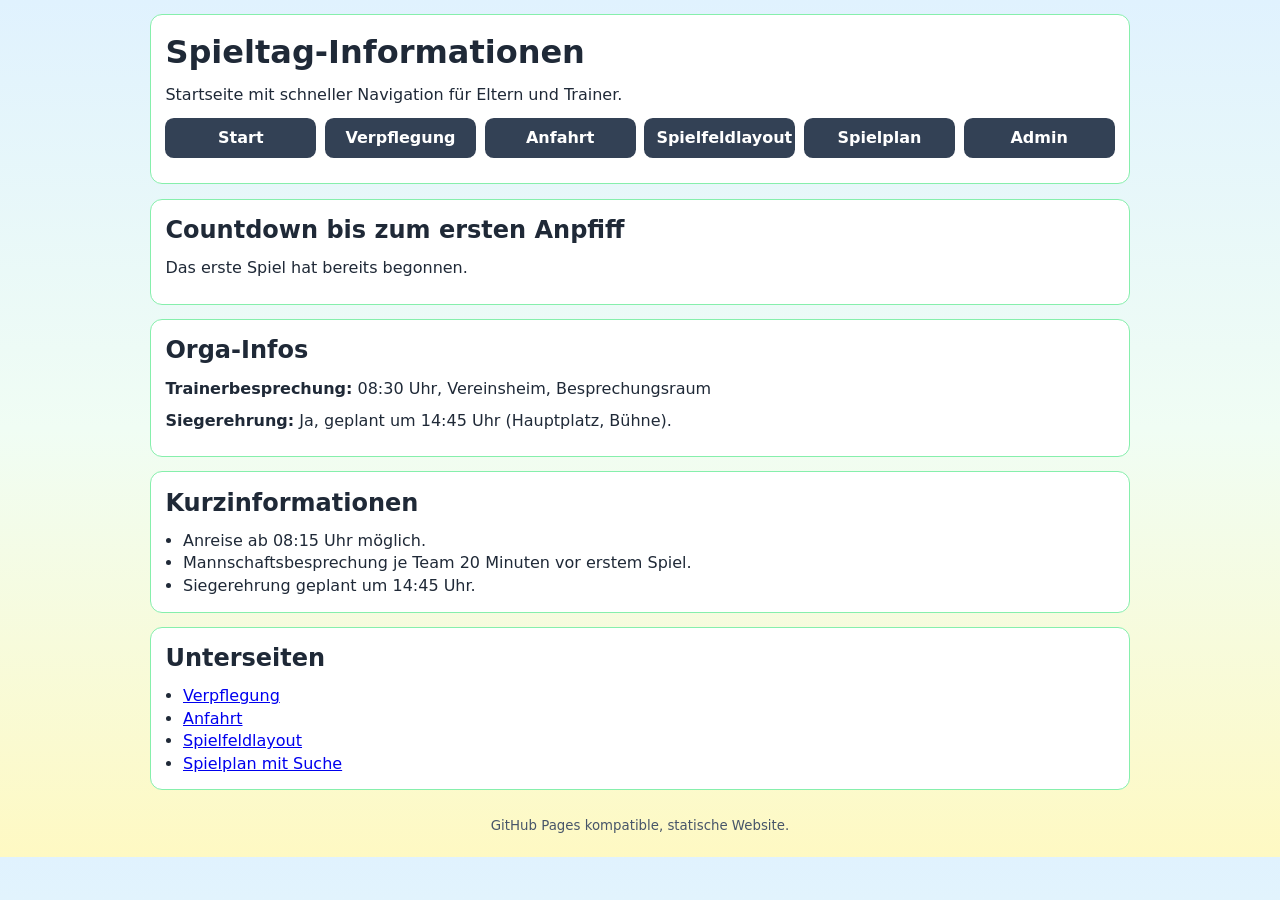
==== index.html @ 908bf013 "Verschiebe Admin-Funktionen in geschützten Bereich und ergänze Kinder-Fußball-Theme Agent-Logs-Url: " ====
<!doctype html>
<html lang="de">
  <head>
    <meta charset="UTF-8" />
    <meta name="viewport" content="width=device-width, initial-scale=1.0" />
    <title>Spieltag-Info</title>
    <link rel="stylesheet" href="styles.css" />
  </head>
  <body class="theme-kids-football">
    <header class="card hero">
      <h1>Spieltag-Informationen</h1>
      <p>Startseite mit schneller Navigation für Eltern und Trainer.</p>
      <nav class="top-nav">
        <a class="button secondary" href="index.html">Start</a>
        <a class="button secondary" href="verpflegung.html">Verpflegung</a>
        <a class="button secondary" href="anfahrt.html">Anfahrt</a>
        <a class="button secondary" href="spielfeldlayout.html">Spielfeldlayout</a>
        <a class="button secondary" href="spielplan.html">Spielplan</a>
        <a class="button secondary" href="admin.html">Admin</a>
      </nav>
    </header>

    <main>
      <section class="card">
        <h2>Countdown bis zum ersten Anpfiff</h2>
        <p id="kickoffCountdown">Wird geladen …</p>
      </section>

      <section class="card">
        <h2>Orga-Infos</h2>
        <div id="orgaInfoContent"></div>
      </section>

      <section class="card">
        <h2>Kurzinformationen</h2>
        <div id="quickInfoContent"></div>
      </section>

      <section class="card">
        <h2>Unterseiten</h2>
        <ul>
          <li><a href="verpflegung.html">Verpflegung</a></li>
          <li><a href="anfahrt.html">Anfahrt</a></li>
          <li><a href="spielfeldlayout.html">Spielfeldlayout</a></li>
          <li><a href="spielplan.html">Spielplan mit Suche</a></li>
        </ul>
      </section>
    </main>

    <footer><small>GitHub Pages kompatible, statische Website.</small></footer>

    <script type="module" src="script.js"></script>
  </body>
</html>
---- styles.css ----
:root {
  --bg: #f6f8fb;
  --card: #ffffff;
  --text: #19212a;
  --muted: #5c6a78;
  --primary: #0d6efd;
  --border: #d6dee8;
  --accent: #14b8a6;
}

* { box-sizing: border-box; }

body {
  margin: 0;
  font-family: system-ui, -apple-system, Segoe UI, Roboto, Ubuntu, Cantarell, Noto Sans, sans-serif;
  background: var(--bg);
  color: var(--text);
  line-height: 1.4;
}

body.theme-kids-football {
  --bg: linear-gradient(180deg, #e0f2fe 0%, #f0fdf4 50%, #fef9c3 100%);
  --card: #ffffff;
  --text: #1f2937;
  --muted: #475569;
  --primary: #16a34a;
  --border: #86efac;
  --accent: #f97316;
}

header, main, footer { width: min(980px, 100% - 1.5rem); margin-inline: auto; }
main { display: grid; gap: 0.9rem; padding-bottom: 1.5rem; }

.card { background: var(--card); border: 1px solid var(--border); border-radius: 0.75rem; padding: 0.9rem; }
.hero { margin: 0.9rem auto; }
h1, h2, h3, p { margin: 0 0 0.6rem; }
ul { margin: 0; padding-left: 1.1rem; }
.hint, .meta, small { color: var(--muted); }

.top-nav, .upload-row, .search-grid, .auth-grid { display: grid; gap: 0.55rem; margin: 0.7rem 0; }
.top-nav { grid-template-columns: repeat(auto-fit, minmax(120px, 1fr)); }
.search-grid { grid-template-columns: repeat(auto-fit, minmax(150px, 1fr)); }
.auth-grid { grid-template-columns: 1fr auto; align-items: center; }

input[type='search'], input[type='password'], input[type='file'] {
  border: 1px solid var(--border); border-radius: 0.55rem; padding: 0.55rem; width: 100%; background: #fff;
}
input[type='file'] { display: none; }

.button {
  border: none; border-radius: 0.55rem; background: var(--primary); color: #fff;
  padding: 0.55rem 0.75rem; font-weight: 600; cursor: pointer; text-align: center; text-decoration: none;
}
.button.secondary { background: #334155; }

.match-list { display: grid; gap: 0.6rem; }
.match-card { border: 1px solid var(--border); border-radius: 0.6rem; padding: 0.65rem; }
.match-header { display: flex; justify-content: space-between; gap: 0.5rem; }

pre {
  overflow-x: auto; background: #0f172a; color: #e2e8f0; border-radius: 0.55rem;
  padding: 0.75rem; margin: 0; font-size: 0.83rem;
}

.error-text { color: #b91c1c; font-weight: 600; }

footer { text-align: center; padding: 0 0 1.25rem; }
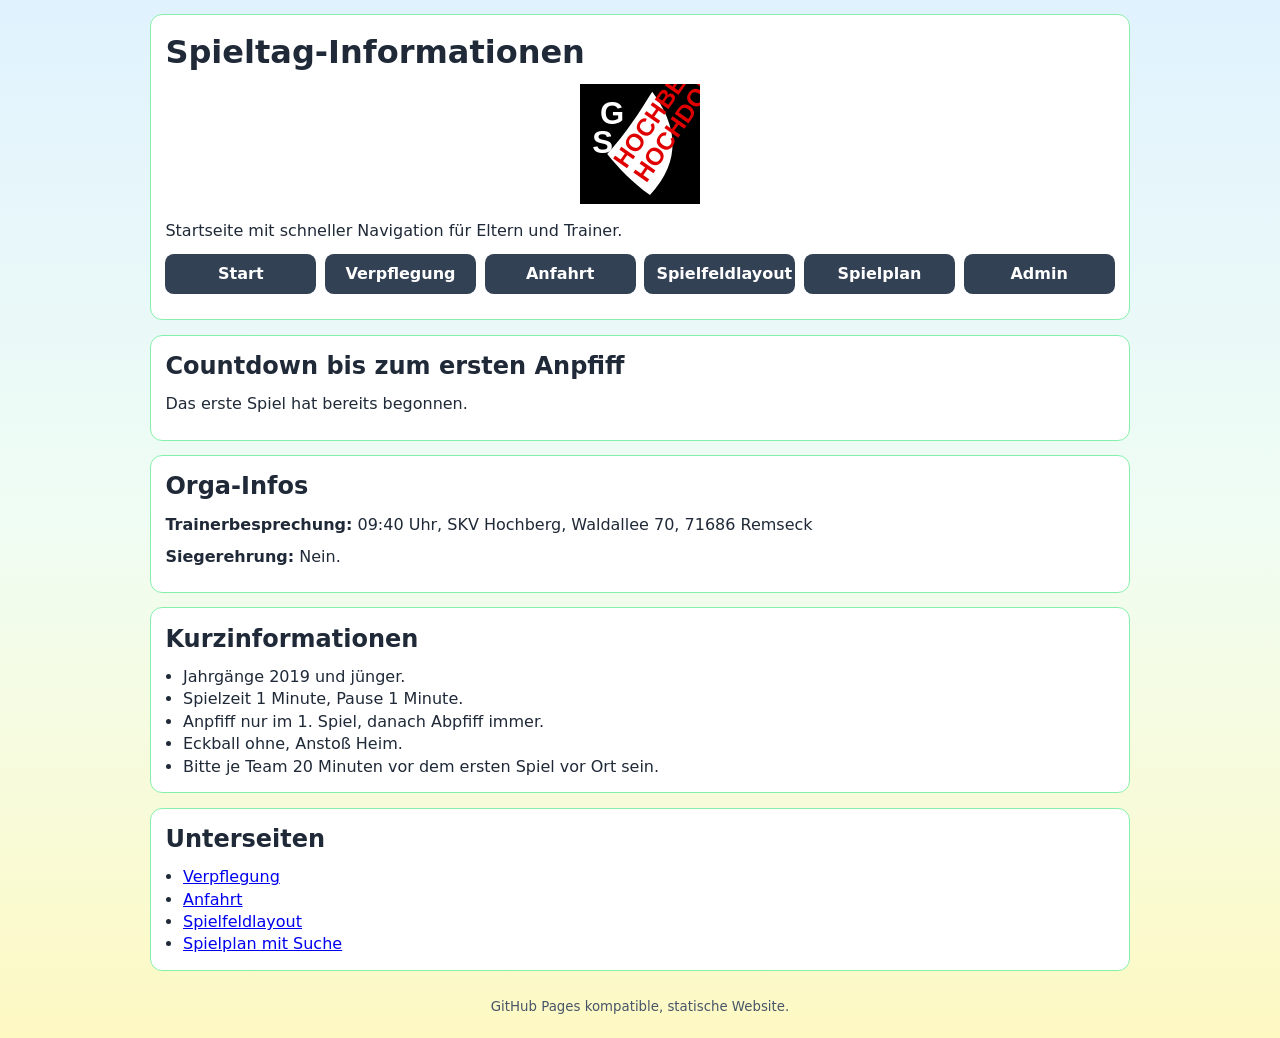
==== commit 6d5689e7: "Ergänze GitHub-Pages-Preflight als CI und lokales Script" ====
--- a/index.html
+++ b/index.html
@@ -9,6 +9,7 @@
   <body class="theme-kids-football">
     <header class="card hero">
       <h1>Spieltag-Informationen</h1>
+      <img class="host-logo" src="logo.svg" alt="Gastgeberlogo SG Hochberg/Hochdorf" />
       <p>Startseite mit schneller Navigation für Eltern und Trainer.</p>
       <nav class="top-nav">
         <a class="button secondary" href="index.html">Start</a>
--- a/styles.css
+++ b/styles.css
@@ -63,5 +63,22 @@
 }
 
 .error-text { color: #b91c1c; font-weight: 600; }
+.sr-only {
+  position: absolute;
+  width: 1px;
+  height: 1px;
+  padding: 0;
+  margin: -1px;
+  overflow: hidden;
+  clip: rect(0, 0, 0, 0);
+  border: 0;
+}
 
 footer { text-align: center; padding: 0 0 1.25rem; }
+
+.host-logo {
+  width: 120px;
+  height: auto;
+  display: block;
+  margin: 0.5rem auto 1rem;
+}
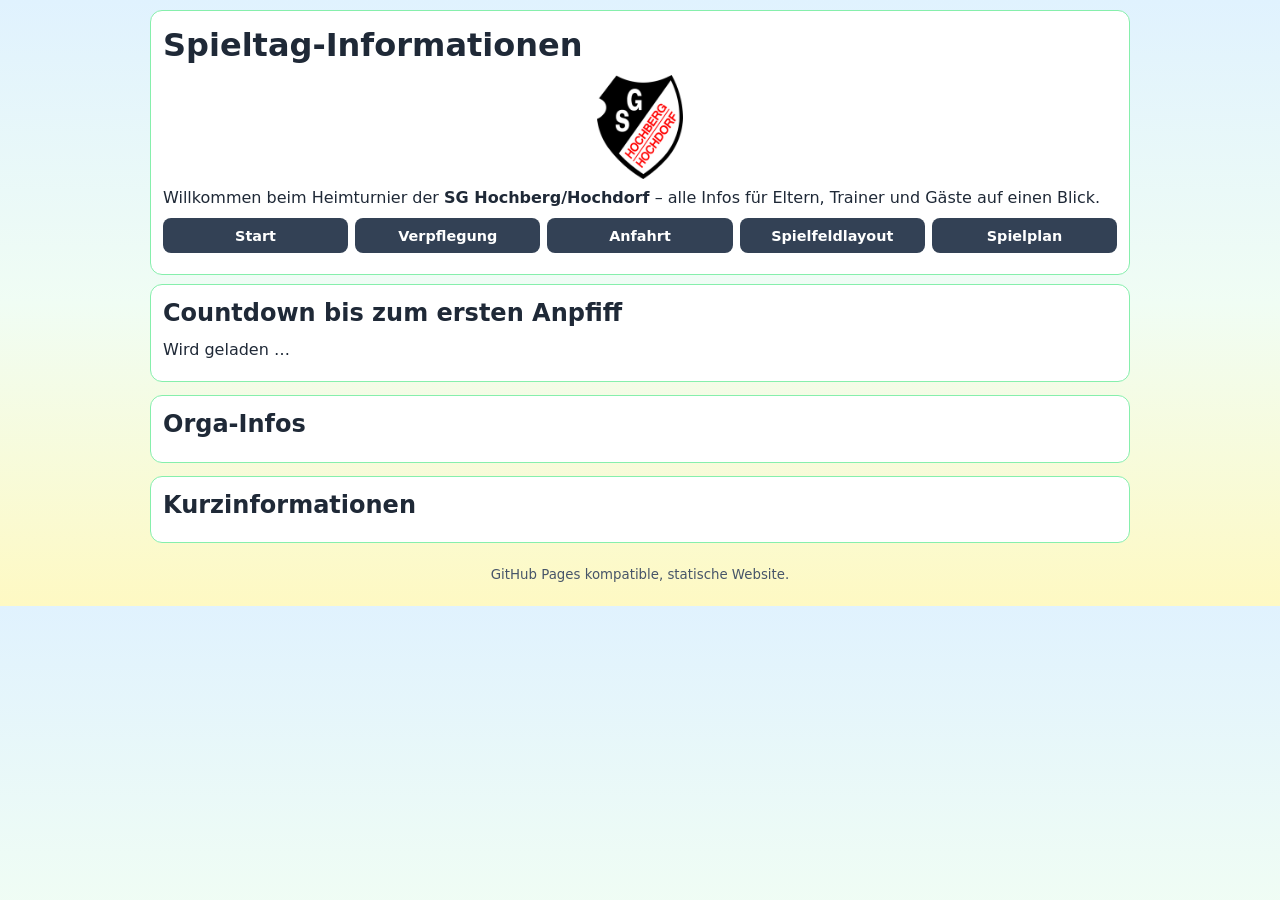
==== commit 7e7e563e: "Merge pull request #10 from MNLBCK/codex/update-website-logos-and-mobile-functionality Restore host " ====
--- a/index.html
+++ b/index.html
@@ -4,21 +4,21 @@
     <meta charset="UTF-8" />
     <meta name="viewport" content="width=device-width, initial-scale=1.0" />
     <title>Spieltag-Info</title>
+    <link rel="icon" type="image/svg+xml" href="favicon.svg" />
     <link rel="stylesheet" href="styles.css" />
   </head>
   <body class="theme-kids-football">
     <header class="card hero">
       <h1>Spieltag-Informationen</h1>
-      <img class="host-logo" src="logo.svg" alt="Gastgeberlogo SG Hochberg/Hochdorf" />
-      <p>Startseite mit schneller Navigation für Eltern und Trainer.</p>
+      <img class="host-logo" src="Host_Logo.png" alt="Gastgeberlogo SG Hochberg/Hochdorf" />
+      <p>Willkommen beim Heimturnier der <strong>SG Hochberg/Hochdorf</strong> – alle Infos für Eltern, Trainer und Gäste auf einen Blick.</p>
       <nav class="top-nav">
-        <a class="button secondary" href="index.html">Start</a>
-        <a class="button secondary" href="verpflegung.html">Verpflegung</a>
-        <a class="button secondary" href="anfahrt.html">Anfahrt</a>
-        <a class="button secondary" href="spielfeldlayout.html">Spielfeldlayout</a>
-        <a class="button secondary" href="spielplan.html">Spielplan</a>
-        <a class="button secondary" href="admin.html">Admin</a>
-      </nav>
+  <a class="button secondary" href="index.html" data-nav="index">Start</a>
+  <a class="button secondary" href="verpflegung.html" data-nav="verpflegung">Verpflegung</a>
+  <a class="button secondary" href="anfahrt.html" data-nav="anfahrt">Anfahrt</a>
+  <a class="button secondary" href="spielfeldlayout.html" data-nav="spielfeldlayout">Spielfeldlayout</a>
+  <a class="button secondary" href="spielplan.html" data-nav="spielplan">Spielplan</a>
+</nav>
     </header>
 
     <main>
@@ -36,16 +36,6 @@
         <h2>Kurzinformationen</h2>
         <div id="quickInfoContent"></div>
       </section>
-
-      <section class="card">
-        <h2>Unterseiten</h2>
-        <ul>
-          <li><a href="verpflegung.html">Verpflegung</a></li>
-          <li><a href="anfahrt.html">Anfahrt</a></li>
-          <li><a href="spielfeldlayout.html">Spielfeldlayout</a></li>
-          <li><a href="spielplan.html">Spielplan mit Suche</a></li>
-        </ul>
-      </section>
     </main>
 
     <footer><small>GitHub Pages kompatible, statische Website.</small></footer>
--- a/styles.css
+++ b/styles.css
@@ -1,84 +1,15 @@
-:root {
-  --bg: #f6f8fb;
-  --card: #ffffff;
-  --text: #19212a;
-  --muted: #5c6a78;
-  --primary: #0d6efd;
-  --border: #d6dee8;
-  --accent: #14b8a6;
-}
-
-* { box-sizing: border-box; }
-
-body {
-  margin: 0;
-  font-family: system-ui, -apple-system, Segoe UI, Roboto, Ubuntu, Cantarell, Noto Sans, sans-serif;
-  background: var(--bg);
-  color: var(--text);
-  line-height: 1.4;
-}
-
-body.theme-kids-football {
-  --bg: linear-gradient(180deg, #e0f2fe 0%, #f0fdf4 50%, #fef9c3 100%);
-  --card: #ffffff;
-  --text: #1f2937;
-  --muted: #475569;
-  --primary: #16a34a;
-  --border: #86efac;
-  --accent: #f97316;
-}
-
-header, main, footer { width: min(980px, 100% - 1.5rem); margin-inline: auto; }
-main { display: grid; gap: 0.9rem; padding-bottom: 1.5rem; }
-
-.card { background: var(--card); border: 1px solid var(--border); border-radius: 0.75rem; padding: 0.9rem; }
-.hero { margin: 0.9rem auto; }
-h1, h2, h3, p { margin: 0 0 0.6rem; }
-ul { margin: 0; padding-left: 1.1rem; }
-.hint, .meta, small { color: var(--muted); }
-
-.top-nav, .upload-row, .search-grid, .auth-grid { display: grid; gap: 0.55rem; margin: 0.7rem 0; }
-.top-nav { grid-template-columns: repeat(auto-fit, minmax(120px, 1fr)); }
-.search-grid { grid-template-columns: repeat(auto-fit, minmax(150px, 1fr)); }
-.auth-grid { grid-template-columns: 1fr auto; align-items: center; }
-
-input[type='search'], input[type='password'], input[type='file'] {
-  border: 1px solid var(--border); border-radius: 0.55rem; padding: 0.55rem; width: 100%; background: #fff;
-}
-input[type='file'] { display: none; }
-
-.button {
-  border: none; border-radius: 0.55rem; background: var(--primary); color: #fff;
-  padding: 0.55rem 0.75rem; font-weight: 600; cursor: pointer; text-align: center; text-decoration: none;
-}
-.button.secondary { background: #334155; }
-
-.match-list { display: grid; gap: 0.6rem; }
-.match-card { border: 1px solid var(--border); border-radius: 0.6rem; padding: 0.65rem; }
-.match-header { display: flex; justify-content: space-between; gap: 0.5rem; }
-
-pre {
-  overflow-x: auto; background: #0f172a; color: #e2e8f0; border-radius: 0.55rem;
-  padding: 0.75rem; margin: 0; font-size: 0.83rem;
-}
-
-.error-text { color: #b91c1c; font-weight: 600; }
-.sr-only {
-  position: absolute;
-  width: 1px;
-  height: 1px;
-  padding: 0;
-  margin: -1px;
-  overflow: hidden;
-  clip: rect(0, 0, 0, 0);
-  border: 0;
-}
-
-footer { text-align: center; padding: 0 0 1.25rem; }
-
-.host-logo {
-  width: 120px;
-  height: auto;
-  display: block;
-  margin: 0.5rem auto 1rem;
-}
+:root { --bg:#f6f8fb; --card:#fff; --text:#19212a; --muted:#5c6a78; --primary:#0d6efd; --border:#d6dee8; --accent:#14b8a6; }
+*{box-sizing:border-box}
+body{margin:0;font-family:system-ui,-apple-system,Segoe UI,Roboto,sans-serif;background:var(--bg);color:var(--text);line-height:1.4}
+body.theme-kids-football{--bg:linear-gradient(180deg,#e0f2fe 0%,#f0fdf4 50%,#fef9c3 100%);--text:#1f2937;--muted:#475569;--primary:#16a34a;--border:#86efac;--accent:#f97316}
+header,main,footer{width:min(980px,100% - 1rem);margin-inline:auto}main{display:grid;gap:.8rem;padding-bottom:1.25rem}
+.card{background:var(--card);border:1px solid var(--border);border-radius:.75rem;padding:.75rem}.hero{margin:.6rem auto;position:sticky;top:.25rem;z-index:5}
+h1,h2,h3,p{margin:0 0 .5rem}ul{margin:0;padding-left:1.1rem}.hint,.meta,small{color:var(--muted)}
+.top-nav,.search-grid{display:grid;gap:.45rem;margin:.55rem 0}.top-nav{grid-template-columns:repeat(5,minmax(0,1fr))}.search-grid{grid-template-columns:repeat(2,minmax(0,1fr))}
+input[type='search'],select{border:1px solid var(--border);border-radius:.5rem;padding:.48rem;width:100%;background:#fff}
+.button{border:none;border-radius:.5rem;background:var(--primary);color:#fff;padding:.45rem .55rem;font-weight:600;cursor:pointer;text-align:center;text-decoration:none;font-size:.9rem}
+.button.secondary{background:#334155}.button.active{outline:2px solid var(--accent);background:#0f172a}
+.match-list{display:grid;gap:.5rem;scroll-margin-top:11rem}.match-card{border:1px solid var(--border);border-radius:.6rem;padding:.6rem;background:#fff}.match-card.is-running{border:2px solid var(--accent);background:#fff7ed}
+.match-header{display:flex;justify-content:space-between;gap:.5rem}
+footer{text-align:center;padding:0 0 1.25rem}.host-logo{width:86px;height:auto;display:block;margin:.2rem auto .5rem}
+@media (max-width:700px){.top-nav{grid-template-columns:repeat(3,minmax(0,1fr))}.search-grid{grid-template-columns:1fr}.hero{padding:.55rem}.button{font-size:.82rem;padding:.4rem .45rem}}
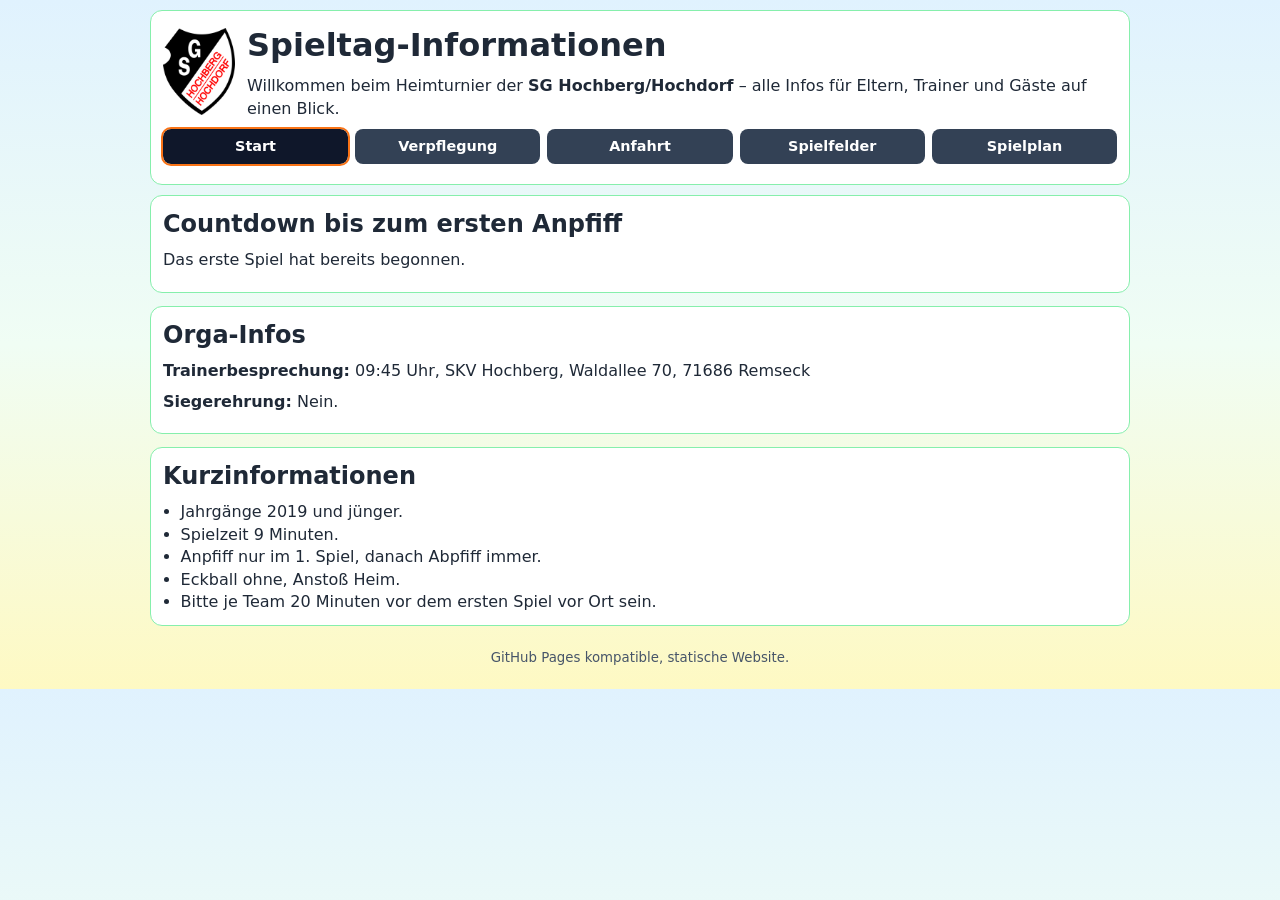
==== commit 53a8b707: "Show spielfelder image on layout page Agent-Logs-Url: https://github.com/MNLBCK/Tournament-Informati" ====
--- a/index.html
+++ b/index.html
@@ -9,14 +9,18 @@
   </head>
   <body class="theme-kids-football">
     <header class="card hero">
-      <h1>Spieltag-Informationen</h1>
-      <img class="host-logo" src="Host_Logo.png" alt="Gastgeberlogo SG Hochberg/Hochdorf" />
-      <p>Willkommen beim Heimturnier der <strong>SG Hochberg/Hochdorf</strong> – alle Infos für Eltern, Trainer und Gäste auf einen Blick.</p>
+      <div class="hero-headline">
+        <img class="host-logo" src="Host_Logo.png" alt="Gastgeberlogo SG Hochberg/Hochdorf" />
+        <div>
+          <h1>Spieltag-Informationen</h1>
+          <p>Willkommen beim Heimturnier der <strong>SG Hochberg/Hochdorf</strong> – alle Infos für Eltern, Trainer und Gäste auf einen Blick.</p>
+        </div>
+      </div>
       <nav class="top-nav">
   <a class="button secondary" href="index.html" data-nav="index">Start</a>
   <a class="button secondary" href="verpflegung.html" data-nav="verpflegung">Verpflegung</a>
   <a class="button secondary" href="anfahrt.html" data-nav="anfahrt">Anfahrt</a>
-  <a class="button secondary" href="spielfeldlayout.html" data-nav="spielfeldlayout">Spielfeldlayout</a>
+  <a class="button secondary" href="spielfeldlayout.html" data-nav="spielfeldlayout">Spielfelder</a>
   <a class="button secondary" href="spielplan.html" data-nav="spielplan">Spielplan</a>
 </nav>
     </header>
--- a/styles.css
+++ b/styles.css
@@ -2,14 +2,57 @@
 *{box-sizing:border-box}
 body{margin:0;font-family:system-ui,-apple-system,Segoe UI,Roboto,sans-serif;background:var(--bg);color:var(--text);line-height:1.4}
 body.theme-kids-football{--bg:linear-gradient(180deg,#e0f2fe 0%,#f0fdf4 50%,#fef9c3 100%);--text:#1f2937;--muted:#475569;--primary:#16a34a;--border:#86efac;--accent:#f97316}
-header,main,footer{width:min(980px,100% - 1rem);margin-inline:auto}main{display:grid;gap:.8rem;padding-bottom:1.25rem}
-.card{background:var(--card);border:1px solid var(--border);border-radius:.75rem;padding:.75rem}.hero{margin:.6rem auto;position:sticky;top:.25rem;z-index:5}
-h1,h2,h3,p{margin:0 0 .5rem}ul{margin:0;padding-left:1.1rem}.hint,.meta,small{color:var(--muted)}
-.top-nav,.search-grid{display:grid;gap:.45rem;margin:.55rem 0}.top-nav{grid-template-columns:repeat(5,minmax(0,1fr))}.search-grid{grid-template-columns:repeat(2,minmax(0,1fr))}
+header,main,footer{width:min(980px,100% - 1rem);margin-inline:auto}
+main{display:grid;gap:.8rem;padding-bottom:1.25rem}
+.card{background:var(--card);border:1px solid var(--border);border-radius:.75rem;padding:.75rem}
+.hero{margin:.6rem auto;position:sticky;top:.25rem;z-index:5}
+h1,h2,h3,p{margin:0 0 .5rem}
+ul{margin:0;padding-left:1.1rem}
+.hint,.meta,small{color:var(--muted)}
+.top-nav,.search-grid{display:grid;gap:.45rem;margin:.55rem 0}
+.top-nav{grid-template-columns:repeat(5,minmax(0,1fr))}
+.search-grid{grid-template-columns:1fr;align-items:start}
 input[type='search'],select{border:1px solid var(--border);border-radius:.5rem;padding:.48rem;width:100%;background:#fff}
+.pill-filter{display:flex;gap:.4rem;flex-wrap:wrap}
+.pill{border:1px solid var(--border);background:#eef2ff;color:#1e293b;border-radius:999px;padding:.3rem .7rem;font-weight:600}
+.pill.is-active{background:var(--primary);color:#fff;border-color:var(--primary)}
+.pill-c0{background:#dbeafe;color:#1d4ed8;border-color:#93c5fd}.pill-c0.is-active{background:#1d4ed8;color:#fff;border-color:#1d4ed8}
+.pill-c1{background:#dcfce7;color:#15803d;border-color:#86efac}.pill-c1.is-active{background:#15803d;color:#fff;border-color:#15803d}
+.pill-c2{background:#ffedd5;color:#c2410c;border-color:#fdba74}.pill-c2.is-active{background:#c2410c;color:#fff;border-color:#c2410c}
+.pill-c3{background:#f3e8ff;color:#7e22ce;border-color:#c084fc}.pill-c3.is-active{background:#7e22ce;color:#fff;border-color:#7e22ce}
+.pill-c4{background:#fef9c3;color:#854d0e;border-color:#fde047}.pill-c4.is-active{background:#854d0e;color:#fff;border-color:#854d0e}
+.pill-c5{background:#fce7f3;color:#9d174d;border-color:#f9a8d4}.pill-c5.is-active{background:#9d174d;color:#fff;border-color:#9d174d}
+.autocomplete-wrap{position:relative}
+.autocomplete-list{position:absolute;z-index:4;left:0;right:0;top:calc(100% + .2rem);background:#fff;border:1px solid var(--border);border-radius:.5rem;display:grid;max-height:220px;overflow:auto}
+.autocomplete-item{border:none;background:#fff;text-align:left;padding:.4rem .55rem;cursor:pointer}
+.autocomplete-item:hover{background:#f1f5f9}
 .button{border:none;border-radius:.5rem;background:var(--primary);color:#fff;padding:.45rem .55rem;font-weight:600;cursor:pointer;text-align:center;text-decoration:none;font-size:.9rem}
 .button.secondary{background:#334155}.button.active{outline:2px solid var(--accent);background:#0f172a}
-.match-list{display:grid;gap:.5rem;scroll-margin-top:11rem}.match-card{border:1px solid var(--border);border-radius:.6rem;padding:.6rem;background:#fff}.match-card.is-running{border:2px solid var(--accent);background:#fff7ed}
+.match-list{display:grid;gap:.5rem;scroll-margin-top:11rem}
+.match-card{border:1px solid var(--border);border-radius:.6rem;padding:.6rem;background:#fff}
+.match-line{margin:0;font-weight:600;white-space:nowrap;overflow:hidden;text-overflow:ellipsis}
+.match-card.is-running{border:2px solid var(--accent);background:#fff7ed}
 .match-header{display:flex;justify-content:space-between;gap:.5rem}
-footer{text-align:center;padding:0 0 1.25rem}.host-logo{width:86px;height:auto;display:block;margin:.2rem auto .5rem}
-@media (max-width:700px){.top-nav{grid-template-columns:repeat(3,minmax(0,1fr))}.search-grid{grid-template-columns:1fr}.hero{padding:.55rem}.button{font-size:.82rem;padding:.4rem .45rem}}
+footer{text-align:center;padding:0 0 1.25rem}
+.catering-heading{margin:.8rem 0 .3rem;font-size:1rem}
+.catering-table{width:100%;border-collapse:collapse;margin-bottom:.6rem}
+.catering-table td{padding:.35rem .4rem;border-bottom:1px solid var(--border);vertical-align:middle}
+.catering-table tr:last-child td{border-bottom:none}
+.catering-icon{width:2rem;text-align:center;font-size:1.1rem}
+.catering-price{text-align:right;font-weight:600;white-space:nowrap}
+.catering-notes{color:var(--muted);margin-top:.5rem}
+.host-logo{width:72px;height:auto;display:block}
+.hero-headline{display:flex;align-items:center;gap:.75rem}
+.hero-headline p{margin-bottom:0}
+.subpage-header{display:flex;align-items:center;gap:.6rem;font-weight:600;color:var(--muted)}
+.subpage-header #pageMeta{margin:0}
+.field-layout-title{margin-bottom:.35rem}
+.field-layout-figure{margin:.75rem 0 0}
+.field-layout-image{display:block;width:100%;height:auto;border:1px solid var(--border);border-radius:.75rem;background:#fff}
+@media (max-width:700px){
+  .top-nav{grid-template-columns:repeat(3,minmax(0,1fr))}
+  .search-grid{grid-template-columns:1fr}
+  .hero{padding:.55rem}
+  .button{font-size:.82rem;padding:.4rem .45rem}
+  .hero-headline{align-items:flex-start}
+}
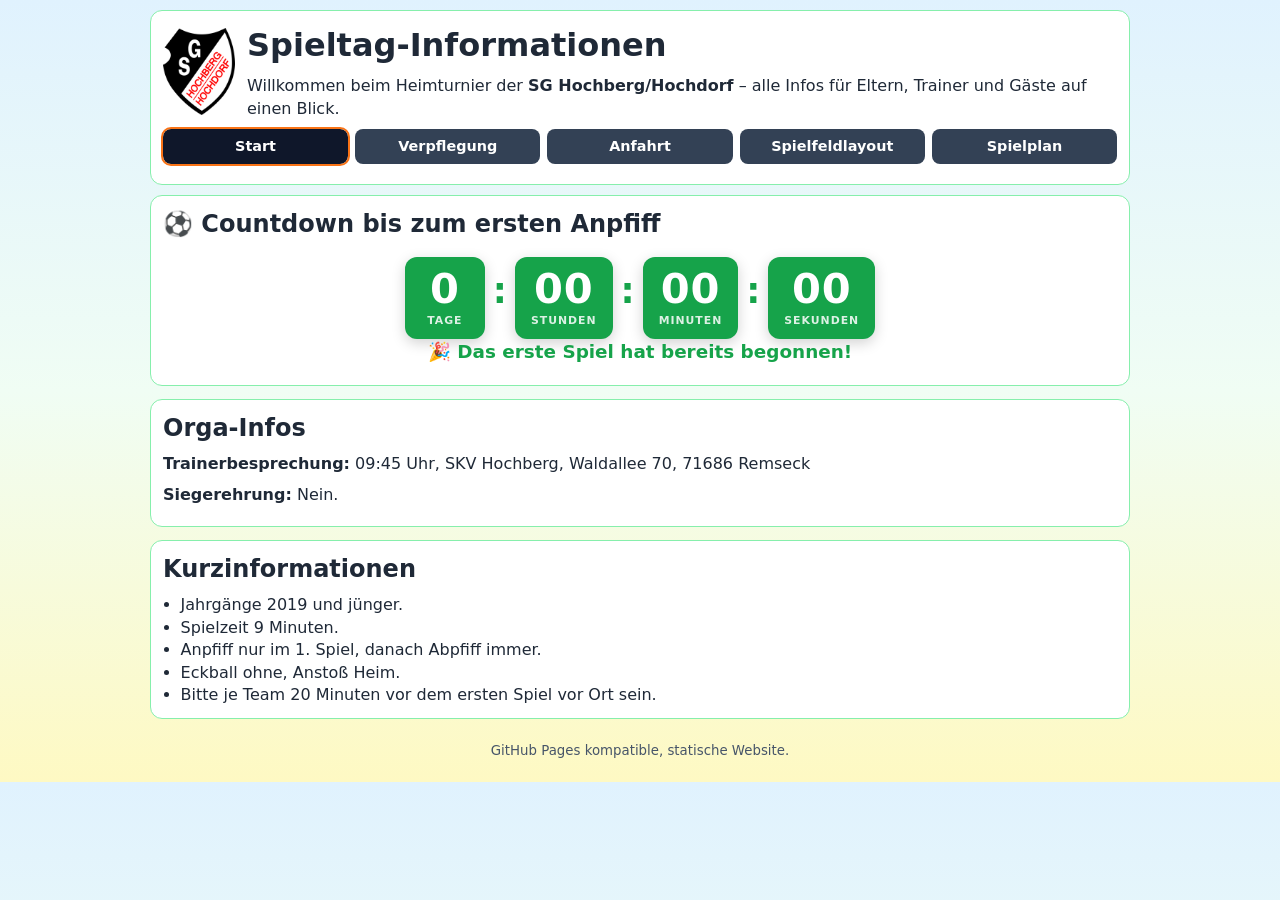
==== commit fa089a66: "feat: cool countdown boxes with animations on start page Agent-Logs-Url: https://github.com/MNLBCK/T" ====
--- a/index.html
+++ b/index.html
@@ -20,15 +20,38 @@
   <a class="button secondary" href="index.html" data-nav="index">Start</a>
   <a class="button secondary" href="verpflegung.html" data-nav="verpflegung">Verpflegung</a>
   <a class="button secondary" href="anfahrt.html" data-nav="anfahrt">Anfahrt</a>
-  <a class="button secondary" href="spielfeldlayout.html" data-nav="spielfeldlayout">Spielfelder</a>
+  <a class="button secondary" href="spielfeldlayout.html" data-nav="spielfeldlayout">Spielfeldlayout</a>
   <a class="button secondary" href="spielplan.html" data-nav="spielplan">Spielplan</a>
 </nav>
     </header>
 
     <main>
       <section class="card">
-        <h2>Countdown bis zum ersten Anpfiff</h2>
-        <p id="kickoffCountdown">Wird geladen …</p>
+        <h2>⚽ Countdown bis zum ersten Anpfiff</h2>
+        <div id="kickoffCountdown">
+          <div class="cd-grid" id="cdGrid" hidden>
+            <div class="cd-box">
+              <span class="cd-num" id="cdDays">0</span>
+              <span class="cd-lbl">Tage</span>
+            </div>
+            <div class="cd-sep">:</div>
+            <div class="cd-box">
+              <span class="cd-num" id="cdHours">00</span>
+              <span class="cd-lbl">Stunden</span>
+            </div>
+            <div class="cd-sep">:</div>
+            <div class="cd-box">
+              <span class="cd-num" id="cdMinutes">00</span>
+              <span class="cd-lbl">Minuten</span>
+            </div>
+            <div class="cd-sep">:</div>
+            <div class="cd-box">
+              <span class="cd-num" id="cdSeconds">00</span>
+              <span class="cd-lbl">Sekunden</span>
+            </div>
+          </div>
+          <p id="cdMessage">Wird geladen …</p>
+        </div>
       </section>
 
       <section class="card">
--- a/styles.css
+++ b/styles.css
@@ -33,6 +33,17 @@
 .match-line{margin:0;font-weight:600;white-space:nowrap;overflow:hidden;text-overflow:ellipsis}
 .match-card.is-running{border:2px solid var(--accent);background:#fff7ed}
 .match-header{display:flex;justify-content:space-between;gap:.5rem}
+#kickoffCountdown{text-align:center;padding:.5rem 0}
+.cd-grid{display:inline-flex;align-items:center;gap:.5rem;flex-wrap:wrap;justify-content:center}
+.cd-box{display:flex;flex-direction:column;align-items:center;background:var(--primary);color:#fff;border-radius:.75rem;padding:.65rem 1rem;min-width:5rem;box-shadow:0 4px 14px rgba(0,0,0,.18)}
+.cd-num{font-size:2.6rem;font-weight:800;line-height:1;font-variant-numeric:tabular-nums;letter-spacing:.02em}
+.cd-lbl{font-size:.68rem;font-weight:700;text-transform:uppercase;letter-spacing:.09em;opacity:.85;margin-top:.25rem}
+.cd-sep{font-size:2.2rem;font-weight:800;color:var(--primary);line-height:1;padding-bottom:.9rem;animation:cd-blink 1s step-start infinite}
+@keyframes cd-blink{50%{opacity:0}}
+#cdSeconds{display:inline-block;animation:cd-pulse 1s ease-in-out infinite}
+@keyframes cd-pulse{0%,100%{transform:scale(1)}50%{transform:scale(1.08)}}
+.cd-done{font-size:1.15rem;font-weight:700;color:var(--primary);margin:0}
+@media(max-width:400px){.cd-num{font-size:2rem}.cd-box{min-width:4rem;padding:.5rem .7rem}}
 footer{text-align:center;padding:0 0 1.25rem}
 .catering-heading{margin:.8rem 0 .3rem;font-size:1rem}
 .catering-table{width:100%;border-collapse:collapse;margin-bottom:.6rem}
@@ -46,9 +57,6 @@
 .hero-headline p{margin-bottom:0}
 .subpage-header{display:flex;align-items:center;gap:.6rem;font-weight:600;color:var(--muted)}
 .subpage-header #pageMeta{margin:0}
-.field-layout-title{margin-bottom:.35rem}
-.field-layout-figure{margin:.75rem 0 0}
-.field-layout-image{display:block;width:100%;height:auto;border:1px solid var(--border);border-radius:.75rem;background:#fff}
 @media (max-width:700px){
   .top-nav{grid-template-columns:repeat(3,minmax(0,1fr))}
   .search-grid{grid-template-columns:1fr}
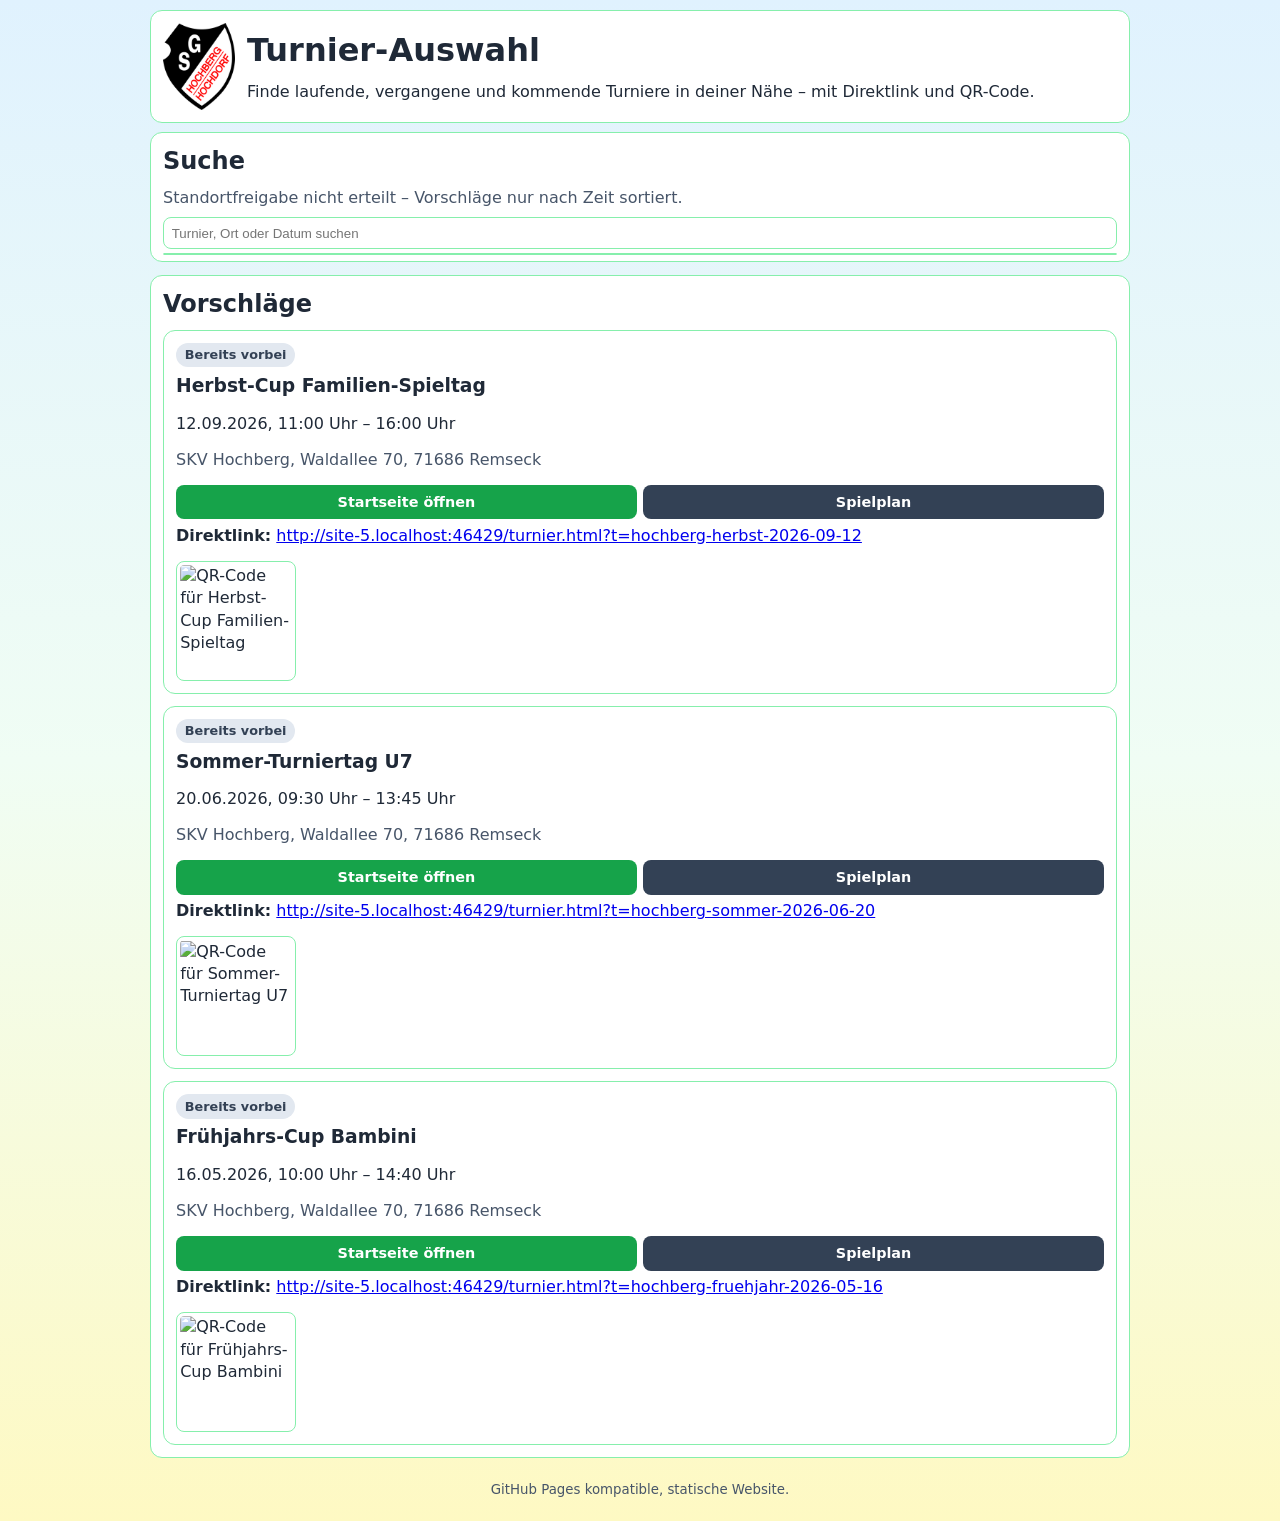
==== commit fd76e8dc: "Mehrturnier-Seitenstruktur und Datenquelle umgesetzt" ====
--- a/index.html
+++ b/index.html
@@ -3,7 +3,7 @@
   <head>
     <meta charset="UTF-8" />
     <meta name="viewport" content="width=device-width, initial-scale=1.0" />
-    <title>Spieltag-Info</title>
+    <title>Turnier-Auswahl | Spieltag-Info</title>
     <link rel="icon" type="image/svg+xml" href="favicon.svg" />
     <link rel="stylesheet" href="styles.css" />
   </head>
@@ -12,56 +12,25 @@
       <div class="hero-headline">
         <img class="host-logo" src="Host_Logo.png" alt="Gastgeberlogo SG Hochberg/Hochdorf" />
         <div>
-          <h1>Spieltag-Informationen</h1>
-          <p>Willkommen beim Heimturnier der <strong>SG Hochberg/Hochdorf</strong> – alle Infos für Eltern, Trainer und Gäste auf einen Blick.</p>
+          <h1>Turnier-Auswahl</h1>
+          <p>Finde laufende, vergangene und kommende Turniere in deiner Nähe – mit Direktlink und QR-Code.</p>
         </div>
       </div>
-      <nav class="top-nav">
-  <a class="button secondary" href="index.html" data-nav="index">Start</a>
-  <a class="button secondary" href="verpflegung.html" data-nav="verpflegung">Verpflegung</a>
-  <a class="button secondary" href="anfahrt.html" data-nav="anfahrt">Anfahrt</a>
-  <a class="button secondary" href="spielfeldlayout.html" data-nav="spielfeldlayout">Spielfeldlayout</a>
-  <a class="button secondary" href="spielplan.html" data-nav="spielplan">Spielplan</a>
-</nav>
     </header>
 
     <main>
-      <section class="card">
-        <h2>⚽ Countdown bis zum ersten Anpfiff</h2>
-        <div id="kickoffCountdown">
-          <div class="cd-grid" id="cdGrid" hidden>
-            <div class="cd-box">
-              <span class="cd-num" id="cdDays">0</span>
-              <span class="cd-lbl">Tage</span>
-            </div>
-            <div class="cd-sep">:</div>
-            <div class="cd-box">
-              <span class="cd-num" id="cdHours">00</span>
-              <span class="cd-lbl">Stunden</span>
-            </div>
-            <div class="cd-sep">:</div>
-            <div class="cd-box">
-              <span class="cd-num" id="cdMinutes">00</span>
-              <span class="cd-lbl">Minuten</span>
-            </div>
-            <div class="cd-sep">:</div>
-            <div class="cd-box">
-              <span class="cd-num" id="cdSeconds">00</span>
-              <span class="cd-lbl">Sekunden</span>
-            </div>
-          </div>
-          <p id="cdMessage">Wird geladen …</p>
+      <section class="card selector-search">
+        <h2>Suche</h2>
+        <p class="hint" id="locationStatus">Standort wird für Vorschläge genutzt (optional).</p>
+        <div class="autocomplete-wrap">
+          <input id="tournamentSearch" type="search" placeholder="Turnier, Ort oder Datum suchen" autocomplete="off" />
+          <div id="tournamentSuggestions" class="autocomplete-list" role="listbox" aria-label="Turnier-Vorschläge"></div>
         </div>
       </section>
 
       <section class="card">
-        <h2>Orga-Infos</h2>
-        <div id="orgaInfoContent"></div>
-      </section>
-
-      <section class="card">
-        <h2>Kurzinformationen</h2>
-        <div id="quickInfoContent"></div>
+        <h2>Vorschläge</h2>
+        <div id="tournamentCards" class="tournament-grid"></div>
       </section>
     </main>
 
--- a/styles.css
+++ b/styles.css
@@ -1,6 +1,6 @@
 :root { --bg:#f6f8fb; --card:#fff; --text:#19212a; --muted:#5c6a78; --primary:#0d6efd; --border:#d6dee8; --accent:#14b8a6; }
 *{box-sizing:border-box}
-body{margin:0;font-family:system-ui,-apple-system,Segoe UI,Roboto,sans-serif;background:var(--bg);color:var(--text);line-height:1.4}
+body{margin:0;min-height:100vh;font-family:system-ui,-apple-system,Segoe UI,Roboto,sans-serif;background:var(--bg);background-repeat:no-repeat;background-size:cover;color:var(--text);line-height:1.4}
 body.theme-kids-football{--bg:linear-gradient(180deg,#e0f2fe 0%,#f0fdf4 50%,#fef9c3 100%);--text:#1f2937;--muted:#475569;--primary:#16a34a;--border:#86efac;--accent:#f97316}
 header,main,footer{width:min(980px,100% - 1rem);margin-inline:auto}
 main{display:grid;gap:.8rem;padding-bottom:1.25rem}
@@ -10,7 +10,7 @@
 ul{margin:0;padding-left:1.1rem}
 .hint,.meta,small{color:var(--muted)}
 .top-nav,.search-grid{display:grid;gap:.45rem;margin:.55rem 0}
-.top-nav{grid-template-columns:repeat(5,minmax(0,1fr))}
+.top-nav{grid-template-columns:repeat(6,minmax(0,1fr))}
 .search-grid{grid-template-columns:1fr;align-items:start}
 input[type='search'],select{border:1px solid var(--border);border-radius:.5rem;padding:.48rem;width:100%;background:#fff}
 .pill-filter{display:flex;gap:.4rem;flex-wrap:wrap}
@@ -38,10 +38,9 @@
 .cd-box{display:flex;flex-direction:column;align-items:center;background:var(--primary);color:#fff;border-radius:.75rem;padding:.65rem 1rem;min-width:5rem;box-shadow:0 4px 14px rgba(0,0,0,.18)}
 .cd-num{font-size:2.6rem;font-weight:800;line-height:1;font-variant-numeric:tabular-nums;letter-spacing:.02em}
 .cd-lbl{font-size:.68rem;font-weight:700;text-transform:uppercase;letter-spacing:.09em;opacity:.85;margin-top:.25rem}
-.cd-sep{font-size:2.2rem;font-weight:800;color:var(--primary);line-height:1;padding-bottom:.9rem;animation:cd-blink 1s step-start infinite}
-@keyframes cd-blink{50%{opacity:0}}
-#cdSeconds{display:inline-block;animation:cd-pulse 1s ease-in-out infinite}
-@keyframes cd-pulse{0%,100%{transform:scale(1)}50%{transform:scale(1.08)}}
+.cd-sep{font-size:2.2rem;font-weight:800;color:var(--primary);line-height:1;padding-bottom:.9rem}
+#cdSeconds{display:inline-block;animation:cd-pulse .9s cubic-bezier(.4,0,.2,1) infinite;transform-origin:center}
+@keyframes cd-pulse{0%,100%{transform:scale(1);filter:brightness(1)}50%{transform:scale(1.16);filter:brightness(1.2)}}
 .cd-done{font-size:1.15rem;font-weight:700;color:var(--primary);margin:0}
 @media(max-width:400px){.cd-num{font-size:2rem}.cd-box{min-width:4rem;padding:.5rem .7rem}}
 footer{text-align:center;padding:0 0 1.25rem}
@@ -57,10 +56,27 @@
 .hero-headline p{margin-bottom:0}
 .subpage-header{display:flex;align-items:center;gap:.6rem;font-weight:600;color:var(--muted)}
 .subpage-header #pageMeta{margin:0}
+.field-layout-title{margin-bottom:.35rem}
+.field-layout-figure{margin:.75rem 0 0}
+.field-layout-image{display:block;width:100%;height:auto;border:1px solid var(--border);border-radius:.75rem;background:#fff}
+.selector-search{position:relative;z-index:6}
+.tournament-grid{display:grid;gap:.75rem}
+.tournament-card{border:1px solid var(--border);border-radius:.75rem;padding:.75rem;background:#fff;display:grid;gap:.35rem}
+.tournament-meta{display:flex;justify-content:space-between;gap:.5rem;align-items:center}
+.status-badge{display:inline-block;border-radius:999px;padding:.2rem .55rem;font-weight:700;font-size:.8rem}
+.status-running{background:#dcfce7;color:#166534}
+.status-upcoming{background:#dbeafe;color:#1d4ed8}
+.status-past{background:#e2e8f0;color:#334155}
+.status-unknown{background:#fef3c7;color:#92400e}
+.distance-label{font-size:.82rem;color:var(--muted)}
+.tournament-actions{display:grid;grid-template-columns:1fr 1fr;gap:.4rem}
+.direct-link{word-break:break-all}
+.qr-code{width:120px;height:120px;border:1px solid var(--border);border-radius:.5rem;background:#fff;padding:.2rem}
 @media (max-width:700px){
   .top-nav{grid-template-columns:repeat(3,minmax(0,1fr))}
   .search-grid{grid-template-columns:1fr}
   .hero{padding:.55rem}
   .button{font-size:.82rem;padding:.4rem .45rem}
   .hero-headline{align-items:flex-start}
+  .tournament-actions{grid-template-columns:1fr}
 }
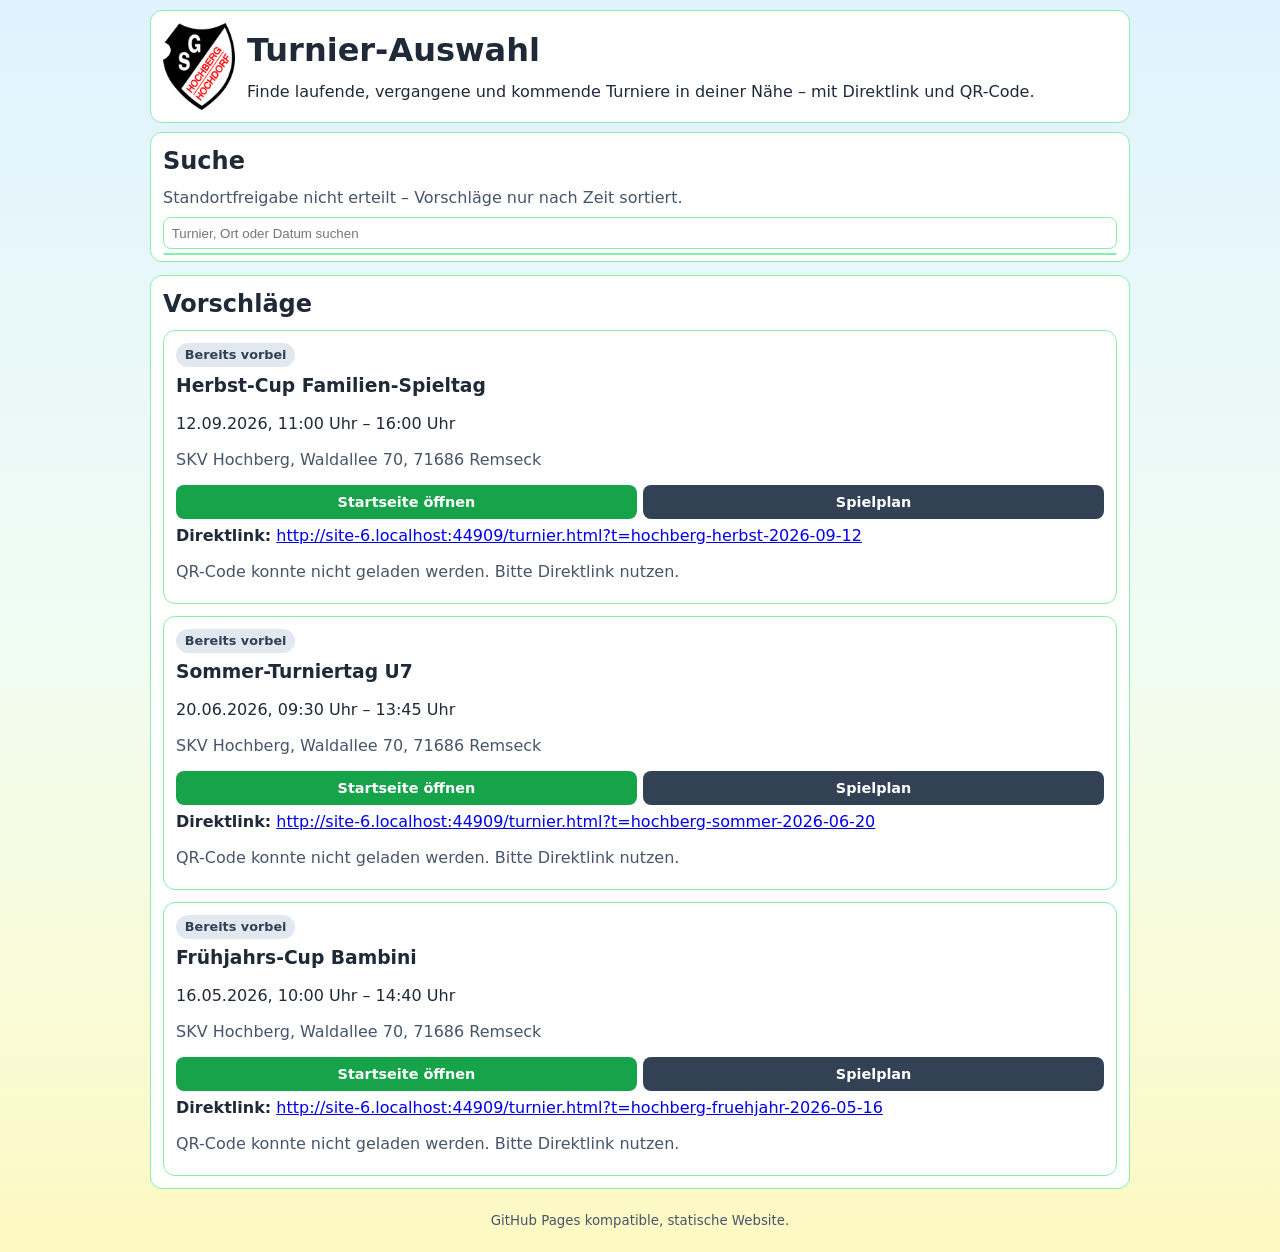
==== commit 6c5c5411: "Address PR review findings for accessibility, privacy and error UI" ====
--- a/index.html
+++ b/index.html
@@ -23,7 +23,7 @@
         <h2>Suche</h2>
         <p class="hint" id="locationStatus">Standort wird für Vorschläge genutzt (optional).</p>
         <div class="autocomplete-wrap">
-          <input id="tournamentSearch" type="search" placeholder="Turnier, Ort oder Datum suchen" autocomplete="off" />
+          <input id="tournamentSearch" type="search" placeholder="Turnier, Ort oder Datum suchen" autocomplete="off" aria-label="Turniersuche" />
           <div id="tournamentSuggestions" class="autocomplete-list" role="listbox" aria-label="Turnier-Vorschläge"></div>
         </div>
       </section>
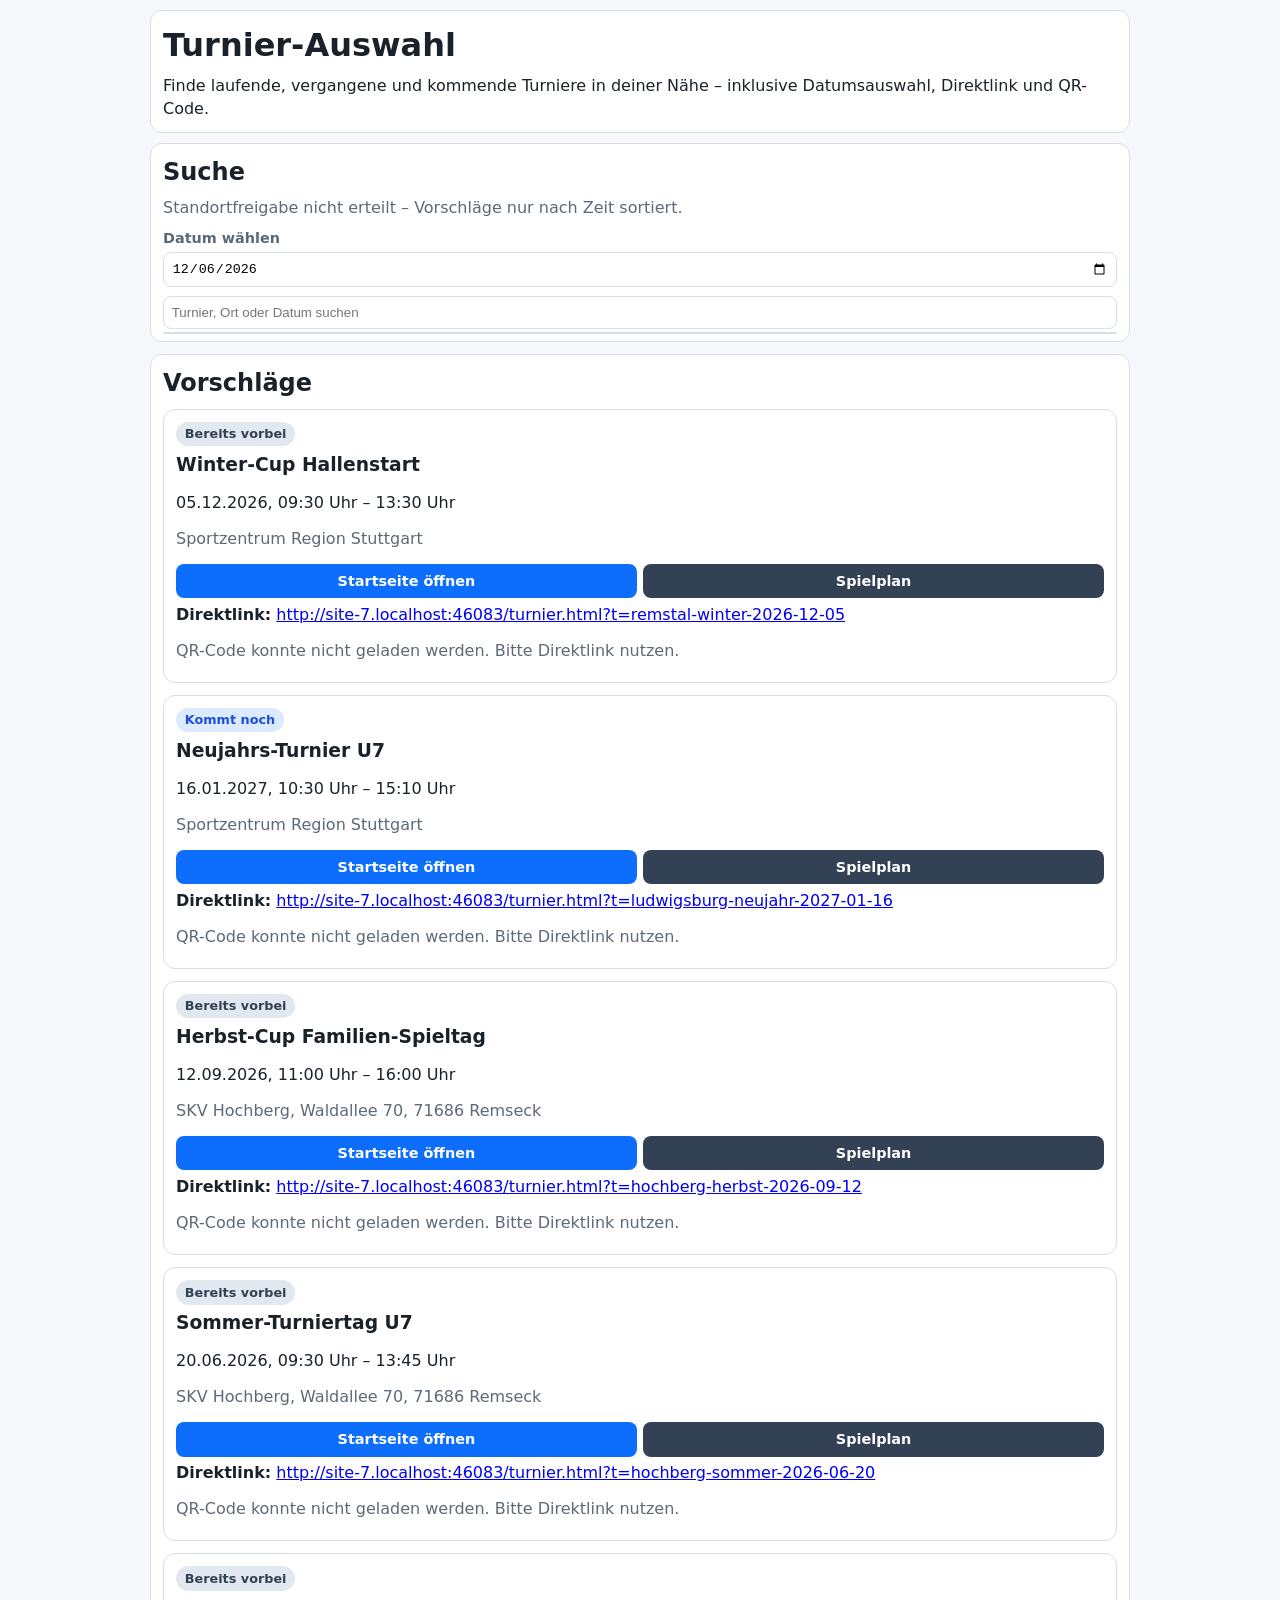
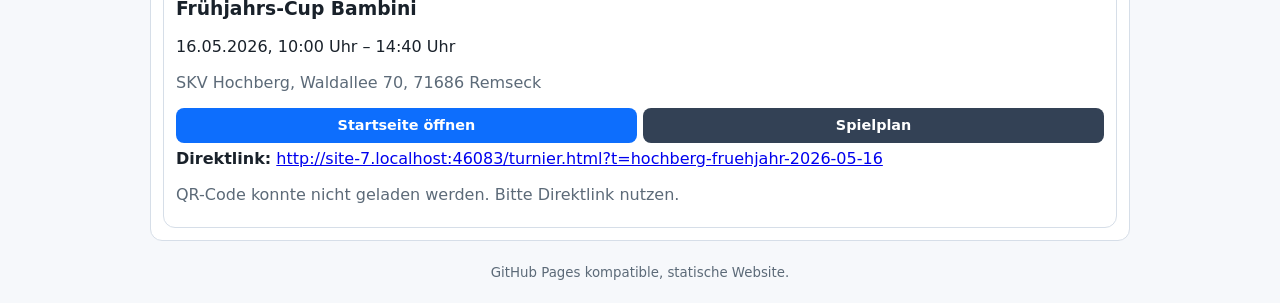
==== commit 57344e50: "Merge pull request #22 from MNLBCK/copilot/update-turniersuche-funktionalitaet Make tournament landi" ====
--- a/index.html
+++ b/index.html
@@ -7,13 +7,12 @@
     <link rel="icon" type="image/svg+xml" href="favicon.svg" />
     <link rel="stylesheet" href="styles.css" />
   </head>
-  <body class="theme-kids-football">
+  <body>
     <header class="card hero">
       <div class="hero-headline">
-        <img class="host-logo" src="Host_Logo.png" alt="Gastgeberlogo SG Hochberg/Hochdorf" />
         <div>
           <h1>Turnier-Auswahl</h1>
-          <p>Finde laufende, vergangene und kommende Turniere in deiner Nähe – mit Direktlink und QR-Code.</p>
+          <p>Finde laufende, vergangene und kommende Turniere in deiner Nähe – inklusive Datumsauswahl, Direktlink und QR-Code.</p>
         </div>
       </div>
     </header>
@@ -22,6 +21,10 @@
       <section class="card selector-search">
         <h2>Suche</h2>
         <p class="hint" id="locationStatus">Standort wird für Vorschläge genutzt (optional).</p>
+        <div class="date-filter">
+          <label for="tournamentDate">Datum wählen</label>
+          <input id="tournamentDate" type="date" aria-label="Turnierdatum auswählen" />
+        </div>
         <div class="autocomplete-wrap">
           <input id="tournamentSearch" type="search" placeholder="Turnier, Ort oder Datum suchen" autocomplete="off" aria-label="Turniersuche" />
           <div id="tournamentSuggestions" class="autocomplete-list" role="listbox" aria-label="Turnier-Vorschläge"></div>
--- a/styles.css
+++ b/styles.css
@@ -12,7 +12,7 @@
 .top-nav,.search-grid{display:grid;gap:.45rem;margin:.55rem 0}
 .top-nav{grid-template-columns:repeat(6,minmax(0,1fr))}
 .search-grid{grid-template-columns:1fr;align-items:start}
-input[type='search'],select{border:1px solid var(--border);border-radius:.5rem;padding:.48rem;width:100%;background:#fff}
+input[type='search'],input[type='date'],select{border:1px solid var(--border);border-radius:.5rem;padding:.48rem;width:100%;background:#fff}
 .pill-filter{display:flex;gap:.4rem;flex-wrap:wrap}
 .pill{border:1px solid var(--border);background:#eef2ff;color:#1e293b;border-radius:999px;padding:.3rem .7rem;font-weight:600}
 .pill.is-active{background:var(--primary);color:#fff;border-color:var(--primary)}
@@ -23,6 +23,8 @@
 .pill-c4{background:#fef9c3;color:#854d0e;border-color:#fde047}.pill-c4.is-active{background:#854d0e;color:#fff;border-color:#854d0e}
 .pill-c5{background:#fce7f3;color:#9d174d;border-color:#f9a8d4}.pill-c5.is-active{background:#9d174d;color:#fff;border-color:#9d174d}
 .autocomplete-wrap{position:relative}
+.date-filter{display:grid;gap:.25rem;margin-bottom:.6rem}
+.date-filter label{font-size:.9rem;font-weight:600;color:var(--muted)}
 .autocomplete-list{position:absolute;z-index:4;left:0;right:0;top:calc(100% + .2rem);background:#fff;border:1px solid var(--border);border-radius:.5rem;display:grid;max-height:220px;overflow:auto}
 .autocomplete-item{border:none;background:#fff;text-align:left;padding:.4rem .55rem;cursor:pointer}
 .autocomplete-item:hover{background:#f1f5f9}
